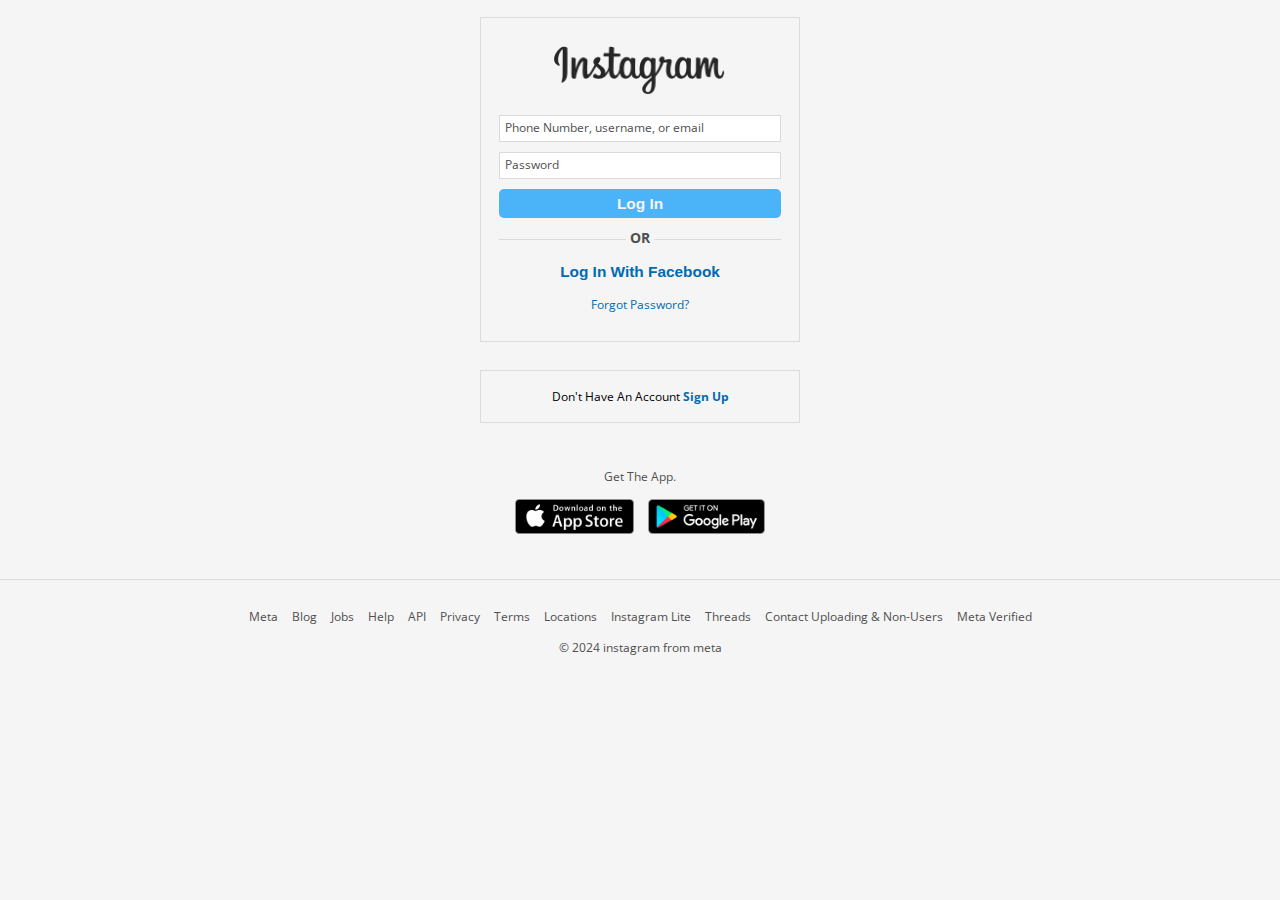
==== login.html @ 6b48c36b "login signup form page updated" ====
<!DOCTYPE html>
<html lang="en">
  <head>
    <meta charset="UTF-8" />
    <meta name="viewport" content="width=device-width, initial-scale=1.0" />
    <title>Login • Instagram</title>
    <!-- ====================== custom css ====================== -->
    <link rel="stylesheet" href="css/style.css" />
    <link rel="stylesheet" href="css/signup.css" />
    <!-- ====================== fontawesome icons ====================== -->
    <link
      rel="stylesheet"
      href="https://cdnjs.cloudflare.com/ajax/libs/font-awesome/6.4.0/css/all.min.css"
      integrity="sha512-iecdLmaskl7CVkqkXNQ/ZH/XLlvWZOJyj7Yy7tcenmpD1ypASozpmT/E0iPtmFIB46ZmdtAc9eNBvH0H/ZpiBw=="
      crossorigin="anonymous"
      referrerpolicy="no-referrer"
    />
    <!-- ====================== favicon ====================== -->
    <link rel="icon" href="images/favicon.png" type="image/x-icon" />
  </head>
  <body>
    <div class="signupmaincontainer">
      <div class="signupcontainer">
        <div class="signupinner">
          <div class="logodiv">
            <img
              src="images/instagram-text-logo.png"
              alt="instagram text logo"
              class="instagram-text-logo"
            />
          </div>
          <form action="#" method="post" class="signupform">
            <div class="floating-labels">
              <input
                type="text"
                name="emailorphoneorusername"
                class="inputfields"
              />
              <span class="input-labels">Phone Number, username, or email</span>
            </div>
            <div class="floating-labels">
              <input type="password" name="userpassword" class="inputfields" />
              <span class="input-labels">Password</span>
            </div>
            <button class="login-with-facebook-btn">log in</button>
          </form>
          <div class="or-div">
            <div class="rightline"></div>
            <div class="or-text">or</div>
            <div class="leftline"></div>
          </div>
          <div class="login-with-facebook-forgot-password-container">
            <button class="login-with-facebook-btn">
              <i class="fa-brands fa-facebook-square"></i> log in with facebook
            </button>
            <a href="#" class="forgot-password-link">forgot password?</a>
          </div>
        </div>
      </div>
      <div class="have-an-account-container">
        <p class="have-an-account-login-box">
          don't have an account <a href="signup.html" class="link">sign up</a>
        </p>
      </div>
      <div class="get-the-app-container">
        <div class="get-the-app-headline-box">
          <p class="get-the-app-headline">get the app.</p>
        </div>
        <div class="get-the-app-inner">
          <div class="appstore-box">
            <img
              src="images/appstore.png"
              alt="appstore link to download instagram app"
              class="get-the-app-pic"
            />
          </div>
          <div class="playstore-box">
            <img
              src="images/playstore.png"
              alt="google playstore link to download instagram app"
              class="get-the-app-pic"
            />
          </div>
        </div>
      </div>
      <footer class="footer-main-container">
        <nav class="footer-navigation">
          <ul class="nav-links">
            <li class="nav-item"><a href="#">Meta</a></li>
            <li class="nav-item"><a href="#">Blog</a></li>
            <li class="nav-item"><a href="#">Jobs</a></li>
            <li class="nav-item"><a href="#">Help</a></li>
            <li class="nav-item"><a href="#">API</a></li>
            <li class="nav-item"><a href="#">Privacy</a></li>
            <li class="nav-item"><a href="#">Terms</a></li>
            <li class="nav-item"><a href="#">Locations</a></li>
            <li class="nav-item"><a href="#">Instagram Lite</a></li>
            <li class="nav-item"><a href="#">Threads</a></li>
            <li class="nav-item">
              <a href="#">Contact Uploading & Non-Users</a>
            </li>
            <li class="nav-item"><a href="#">Meta Verified</a></li>
          </ul>
        </nav>
        <p class="copyright-text">© 2024 instagram from meta</p>
      </footer>
    </div>
    <!-- ====================== custom js ====================== -->
    <script src="js/main.js"></script>
  </body>
</html>
---- css/style.css ----
/* =============================== google fonts =============================== */
@import url("https://fonts.googleapis.com/css2?family=Open+Sans:wght@300;400;500;600;700;800&display=swap");

/* =============================== root variables =============================== */
:root {
  /* ====================== colors ====================== */
  --primary-black: #000000;
  --primary-white: #f5f5f5;
  --secondary-white: #e6e6e6;
  --lightgrey: rgba(255, 255, 255, 0.1);
  --darkgrey: #4f4f4f;
  --feedtext: #a8a8a8;
  --blue: #006bb0;
  --loginsignupline: #dbdbdb;
  --lightblue: #0095f6;
  --popup: #262626;
  --popuptext: #e7e7e7;
  --lineargradient: 120deg, #8a3af6, #ffc344, #ec7835, #fb367c;
  /* ====================== border radius ====================== */
  --card-border-radius: 2rem;
  --border-radius-1: 0.4rem;
  --border-radius-2: 0.8rem;
  --border-radius-3: 1.2rem;
  /* ====================== padding ====================== */
  --card-padding: 1.8rem;
  --padding-1: 1.2rem;
  /* ====================== box shadow ====================== */
  --box-shadow: 0 2rem 3rem var(--feedtext);
}

* {
  margin: 0;
  padding: 0;
  box-sizing: border-box;
  /* appearance: none; */
  text-decoration: none;
  list-style-type: none;
  outline: 0;
  border: 0;
}

html {
  font-size: 14px;
}

body {
  width: 100vw;
  height: 100vh;
  font-family: "Open Sans", sans-serif;
  font-size: 0.88rem;
  user-select: none;
  overflow-x: hidden;
  background: var(--primary-black);
  color: var(--primary-white);
}

a {
  color: var(--primary-white);
}

img {
  display: block;
  width: 100%;
}

h1 {
  font-weight: 800;
  font-size: 1.8rem;
}

h2 {
  font-size: 1.4rem;
}

h3 {
  font-size: 0.87rem;
}

h4 {
  font-size: 0.8rem;
}

h5 {
  font-size: 0.77rem;
}

p {
  color: var(--secondary-white);
}

.parentcontainer {
  display: grid;
  grid-template-columns: 1fr auto 1fr;
  gap: 1rem;
  width: 100%;
  margin: 0 auto;
  position: relative;
}

/* ====================== sidebar menu ====================== */

.sidebarmenu {
  min-width: 22vw;
}

.sidebarmenuinner {
  border-right: 1px solid var(--lightgrey);
  padding: var(--card-border-radius) var(--card-padding);
  min-width: 22vw;
  position: fixed;
}

.sidebarlinkscontainer {
  padding: var(--card-border-radius) 0 0;
  display: flex;
  flex-direction: column;
  gap: 0.4rem;
}

.sidebarlinks {
  display: flex;
  align-items: center;
  gap: 1rem;
  transition: all 0.3s ease;
  padding: var(--border-radius-2);
  border-radius: 10px;
}

.sidebarlinks:hover {
  background: var(--lightgrey);
}

.sidebarlinks .photobox .profilepic {
  height: 2rem;
  width: 2rem;
  border-radius: 50px;
  border: 2px solid var(--primary-black);
}

.loggedinuserprofilecontainer .photobox .profilepic {
  height: 3rem;
  width: 3rem;
  border-radius: 50px;
  border: 2px solid var(--primary-black);
}

.sidebarlinktext {
  font-size: 1.2rem;
  font-weight: normal;
  text-transform: capitalize;
}

.activetab {
  font-weight: 700;
}

.moreoptionspopupcontainer {
  display: none;
  background-color: var(--popup);
  color: var(--popuptext);
  padding: var(--border-radius-3);
  border-radius: 20px;
  position: fixed;
  bottom: 6rem;
  left: 2rem;
}

.moreoptionspopupcontainer.openclose {
  display: block;
}

.moreoptionspopupcontainer .sidebarlinktext {
  font-size: 0.9rem;
}

.popuptopbottombars {
  margin: 1rem auto;
}

.popuptopbottombars::before {
  content: "";
  background-color: var(--darkgrey);
  height: 3px;
  width: 100%;
  display: block;
  position: absolute;
  bottom: 7rem;
  left: 0;
}

.popuptopbottombars::after {
  content: "";
  background-color: var(--darkgrey);
  height: 3px;
  width: 100%;
  display: block;
  position: absolute;
  bottom: 11rem;
  left: 0;
}

/* ====================== sidebar menu ====================== */
.feedsidebarsection {
  border-left: 1px solid var(--lightgrey);
  padding: var(--card-border-radius) var(--card-padding);
  position: relative;
  min-width: 26vw;
}

.loggedinuserprofilecontainer,
.usersuggestion-profilecard {
  display: flex;
  align-items: center;
  justify-content: space-between;
}

.loggedin-userdetails-container {
  display: flex;
  align-items: center;
  gap: 10px;
}

.logoutswitchprofile {
  color: var(--blue);
  font-weight: bold;
  text-transform: capitalize;
  transition: all 0.3s ease;
}

.logoutswitchprofile:hover {
  color: var(--primary-white);
}

.loggedinusernametitle {
  color: var(--feedtext);
  text-transform: capitalize;
  font-size: 0.9rem;
  font-weight: 600;
  cursor: text;
}

.loggedinusername {
  font-size: 1rem;
  cursor: pointer;
}

.usersuggestionprofilescontainer {
  margin: var(--card-border-radius) 0;
}

.usersuggestionprofileheadline {
  display: flex;
  align-items: center;
  justify-content: space-between;
}

.usersuggestionheadline {
  color: var(--feedtext);
  text-transform: capitalize;
  font-weight: bold;
  font-size: 0.9rem;
}

.seeallbtn {
  font-weight: bold;
  text-transform: capitalize;
  transition: all 0.3s ease;
}

.seeallbtn:hover {
  color: var(--feedtext);
}

.users-suggestion-profile-container {
  display: flex;
  flex-direction: column;
  gap: 2rem;
}

.users-suggestion-profile-container .loggedinusernametitle {
  font-size: 0.8rem;
}

.navigationlinkscontainer {
  padding: var(--card-border-radius) 0;
  /* position: absolute;
  bottom: 0; */
  display: flex;
  flex-direction: column;
  gap: 2rem;
}

.navlinksul {
  display: flex;
  white-space: nowrap;
  gap: 0 18px;
  flex-wrap: wrap;
  align-items: center;
}

.navlinkli:hover {
  text-decoration: underline;
}

.navlinkli {
  color: var(--feedtext);
  list-style-type: circle;
}

.navlinktext {
  color: var(--feedtext);
  text-transform: capitalize;
  font-size: 0.8rem;
}

.copyrightheadline {
  text-transform: uppercase;
  color: var(--feedtext);
}

.usersuggestion-profiledetails-cards {
  padding: var(--border-radius-3);
  border: 2px solid var(--lightgrey);
  border-radius: 10px;
  display: flex;
  flex-direction: column;
  gap: 2rem;
  width: 100%;
  position: relative;
  /* right: 1.3rem; */
  display: none;
  z-index: 1;
  background: var(--primary-black);
  margin: 0 auto;
}

.suggested-user-activity {
  display: flex;
  gap: 1rem;
  flex-direction: column;
}

.usersuggestion-profiledetails-container {
  display: flex;
  align-items: center;
  gap: 1rem;
}

.followers-activity-details-container {
  display: grid;
  grid-template-columns: repeat(3, 1fr);
  place-items: center;
}

.followers-activity-details-container::before {
  content: "";
  display: block;
  width: 100%;
  height: 1px;
  background-color: var(--darkgrey);
  /* border: 1px solid var(--darkgrey); */
  position: absolute;
  top: 5rem;
}

.followers-activity-details-container::after {
  content: "";
  display: block;
  width: 100%;
  height: 1px;
  background-color: var(--darkgrey);
  /* border: 1px solid var(--darkgrey); */
  position: absolute;
  top: 9rem;
}

.suggested-users-posts,
.suggested-users-following,
.suggested-users-followers {
  text-align: center;
  text-transform: capitalize;
}

.userpicscontainer {
  display: grid;
  grid-template-columns: repeat(3, 1fr);
  place-content: center;
  gap: 5px;
}

.userprofilepic {
  height: 100%;
  width: 100%;
}

.followbtn {
  background: var(--blue);
  padding: var(--border-radius-2);
  border-radius: 5px;
  text-transform: capitalize;
  color: var(--primary-white);
  font-weight: bold;
  cursor: pointer;
  display: flex;
  align-items: center;
  justify-content: center;
  gap: 5px;
  margin: 1rem 0;
  width: 100%;
}

#firstprofileusernamedetails.showhide,
#secondprofileusernamedetails.showhide,
#thirdprofileusernamedetails.showhide,
#fourthprofileusernamedetails.showhide {
  display: flex;
  transition: all 0.3s ease;
}

.usersuggestion-profilecard .photobox {
  border-radius: 50%;
  /* background: linear-gradient(var(--lineargradient)); */
  padding: 1px;
  display: flex;
  align-items: center;
  justify-content: center;
  height: 3.3rem;
  width: 3.3rem;
}

.usersuggestion-profilecard .photobox .profilepic {
  height: 3rem;
  width: 3rem;
  border: 1px solid var(--primary-black);
  border-radius: 50px;
}

/* ====================== feed content main section ====================== */
.feedcontentmaincontainer {
  padding: var(--card-border-radius) var(--card-padding);
}

.story-scroll-container {
  /* border: 1px solid white; */
  display: flex;
  align-items: center;
  justify-content: space-between;
  position: relative;
  overflow: hidden;
  padding: 2rem 0;
  margin: 0 0 2rem;
}

.stories-container {
  display: flex;
  align-items: center;
  justify-content: flex-start;
  gap: 10px;
  position: absolute;
  left: 0;
  transition: all 0.3s ease;
}

.story .photobox {
  height: 4rem;
  width: 4rem;
  border-radius: 50%;
  background: linear-gradient(var(--lineargradient));
  padding: 1px;
  display: flex;
  align-items: center;
  justify-content: center;
}

.suggested-user-activity .photobox .profilepic,
.story .photobox .profilepic {
  height: 3.7rem;
  width: 3.7rem;
  border-radius: 50px;
  border: 2px solid var(--primary-black);
}

.storyscrollbtns {
  background: #fff;
  color: #999;
  border-radius: 50%;
  padding: 3px 7px;
  cursor: pointer;
  z-index: 1;
  box-shadow: 0 0 10px #999;
  position: relative;
  bottom: 0.5rem;
  border: none;
  margin: 0 1rem;
}

.story .storyusername {
  white-space: nowrap;
  width: 4rem;
  overflow: hidden;
  text-overflow: ellipsis;
  font-weight: normal;
}

.posts-container {
  /* min-height: 100vh; */
  width: 80%;
  display: flex;
  flex-direction: column;
  align-items: center;
  justify-content: center;
  margin: 0 auto;
  gap: 2rem;
}

.posts {
  border-bottom: 1px solid var(--feedtext);
}

.posts-maincontent-container {
  display: flex;
  flex-direction: column;
  gap: 1rem;
}

.posted-userdetails-container {
  display: flex;
  align-items: center;
  justify-content: space-between;
}

.posted-userdetails-box {
  display: flex;
  align-items: center;
  justify-content: center;
  gap: 10px;
}

.posted-userdetails-box .photobox .profilepic {
  height: 3rem;
  width: 3rem;
  border-radius: 50px;
}

.userdetails-inner-box .location {
  text-transform: capitalize;
}

.timestamp {
  color: var(--feedtext);
  font-weight: bold;
}

.timestamp::before {
  content: ".";
  position: relative;
  bottom: 0.1rem;
}

.posted-userdetails-box .photobox {
  height: 3.2rem;
  width: 3.2rem;
  border-radius: 50%;
  background: linear-gradient(var(--lineargradient));
  padding: 1px;
  display: flex;
  align-items: center;
  justify-content: center;
  cursor: pointer;
}

.post-activity-container {
  display: flex;
  align-items: center;
  justify-content: space-between;
}

.post-activity-inner-container {
  display: flex;
  align-items: center;
  justify-content: center;
  gap: 10px;
}

.posts-otheroptions-container svg,
.likeicon,
.commenticon,
.shareicon,
.saveicon {
  cursor: pointer;
}

.relateduser-likedby-activity,
.user-post-caption-container {
  display: flex;
  align-items: center;
}

.usercaptiontext {
  text-transform: capitalize;
  font-size: 0.9rem;
  font-weight: 600;
  cursor: text;
}

.captions-otherdetails-container {
  display: flex;
  flex-direction: column;
  gap: 5px;
}

.post-comment-input-container {
  position: relative;
}

.post-comment-inputfield {
  width: 100%;
  background: var(--primary-black);
  color: var(--primary-white);
  /* border-bottom: 1px solid var(--feedtext); */
  padding: 0 0 15px;
}

.postcommentsbtn {
  background: transparent;
  color: var(--blue);
  font-weight: bold;
  text-transform: capitalize;
  position: absolute;
  right: 0;
  bottom: 15px;
  display: none;
  cursor: pointer;
  transition: all 0.3s ease;
}

.postcommentsbtn:hover {
  color: var(--primary-white);
}

.commentsheadline {
  text-transform: capitalize;
  color: var(--feedtext);
  font-weight: 500;
  cursor: pointer;
}
---- css/signup.css ----
body {
  background: var(--primary-white);
  color: var(--primary-black);
}

.signupmaincontainer {
  /* position: absolute;
  top: 50%;
  left: 50%;
  transform: translate(-50%, -50%); */
  display: flex;
  flex-direction: column;
  align-items: center;
  justify-content: center;
  gap: 2rem;
  padding: var(--border-radius-3) 0;
}

.signupcontainer {
  display: flex;
  align-items: center;
  justify-content: center;
  flex-direction: column;
  /* position: absolute;
  top: 50%;
  left: 50%;
  transform: translate(-50%, -50%); */
  border: 1px solid var(--loginsignupline);
  padding: var(--card-border-radius);
  max-width: 25vw;
}

.signupinner {
  display: flex;
  flex-direction: column;
  align-items: center;
  justify-content: center;
  gap: 10px;
}

.instagram-text-logo {
  height: 4em;
  width: 14em;
}

.signupheadline {
  color: var(--darkgrey);
  font-weight: 700;
  text-transform: capitalize;
  line-height: 1;
  text-align: center;
  font-size: 1.2rem;
}

.login-with-facebook-btn {
  background: var(--lightblue);
  color: var(--primary-white);
  padding: var(--border-radius-1) var(--border-radius-3);
  border-radius: 5px;
  text-transform: capitalize;
  font-weight: bold;
  cursor: pointer;
  /* display: block;
  margin: 0 auto; */
  width: 100%;
  font-size: 1.1rem;
}

.signupcontentbox {
  display: flex;
  flex-direction: column;
  gap: 1rem;
}

.or-div {
  position: relative;
  width: 100%;
  text-align: center;
}

.or-div .or-text {
  color: var(--darkgrey);
  font-weight: bold;
  font-size: 1rem;
  cursor: text;
  text-transform: uppercase;
}

.or-div .rightline {
  background: var(--loginsignupline);
  height: 1px;
  width: 45%;
  position: absolute;
  bottom: 0.5rem;
  right: 0;
}

.or-div .leftline {
  background: var(--loginsignupline);
  height: 1px;
  width: 45%;
  position: absolute;
  bottom: 0.5rem;
  left: 0;
}

.floating-labels {
  position: relative;
  margin: 10px 0;
}

.inputfields {
  width: 22vw;
  border: 1px solid var(--loginsignupline);
  padding: 5px;
}

.inputfields:focus {
  border: 1px solid var(--feedtext);
}

.input-labels {
  position: absolute;
  left: 0.5em;
  font-size: 1em;
  color: var(--darkgrey);
  bottom: 0.5em;
}

.privacy-policy-terms-conditions-container {
  display: flex;
  flex-direction: column;
  gap: 1rem;
  align-items: center;
  justify-content: center;
  margin: 1rem 0;
}

.footer-main-container .nav-links .nav-item a,
.signupmaincontainer p {
  color: var(--darkgrey);
}

.link {
  color: var(--blue);
}

.floating-labels + .login-with-facebook-btn,
.privacy-policy-terms-conditions-container + .login-with-facebook-btn {
  background-color: #4bb4f8;
}

.have-an-account-container {
  border: 1px solid var(--loginsignupline);
  padding: var(--border-radius-3);
  min-width: 25vw;
  text-align: center;
}

.have-an-account-container p {
  color: var(--primary-black);
  text-transform: capitalize;
}

.have-an-account-container a {
  font-weight: bold;
}

.get-the-app-container {
  display: flex;
  flex-direction: column;
  align-items: center;
  justify-content: center;
  gap: 1rem;
  /* border: 1px solid var(--loginsignupline); */
  padding: var(--border-radius-3);
  min-width: 25vw;
}

.get-the-app-inner {
  display: flex;
  align-items: center;
  justify-content: center;
  gap: 1rem;
}

.get-the-app-pic {
  height: 2.5rem;
  width: auto;
  cursor: pointer;
}

.get-the-app-headline {
  color: var(--primary-black);
  text-transform: capitalize;
}

.footer-main-container {
  border-top: 1px solid var(--loginsignupline);
  width: 100%;
  padding: var(--card-border-radius);
  display: flex;
  flex-direction: column;
  align-items: center;
  justify-content: center;
  gap: 1rem;
}

.footer-main-container .nav-links {
  display: flex;
  align-items: center;
  justify-content: center;
  gap: 1rem;
}

.footer-main-container .nav-links .nav-item {
  color: var(--darkgrey);
  list-style-type: none;
}

.login-with-facebook-forgot-password-container {
  display: flex;
  align-items: center;
  justify-content: center;
  flex-direction: column;
  gap: 10px;
}

.login-with-facebook-forgot-password-container .login-with-facebook-btn {
  background: transparent;
  color: var(--blue);
}

.forgot-password-link {
  color: var(--blue);
  text-transform: capitalize;
}
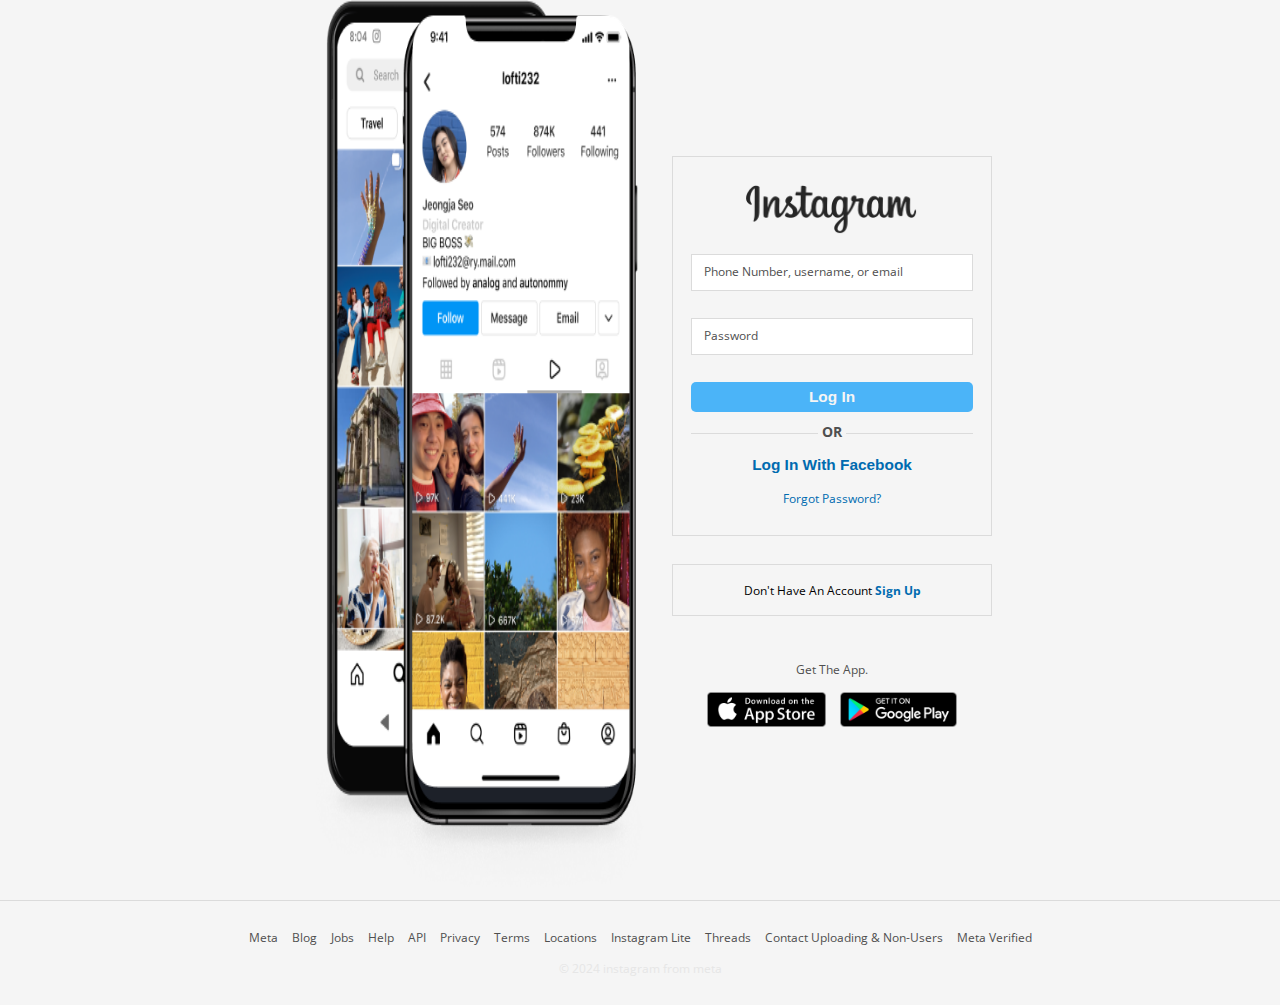
==== commit 99253ece: "phone photo set to side signup login page & input fields animated" ====
--- a/login.html
+++ b/login.html
@@ -6,7 +6,7 @@
     <title>Login • Instagram</title>
     <!-- ====================== custom css ====================== -->
     <link rel="stylesheet" href="css/style.css" />
-    <link rel="stylesheet" href="css/signup.css" />
+    <link rel="stylesheet" href="css/loginsignup.css" />
     <!-- ====================== fontawesome icons ====================== -->
     <link
       rel="stylesheet"
@@ -19,93 +19,114 @@
     <link rel="icon" href="images/favicon.png" type="image/x-icon" />
   </head>
   <body>
-    <div class="signupmaincontainer">
-      <div class="signupcontainer">
-        <div class="signupinner">
-          <div class="logodiv">
-            <img
-              src="images/instagram-text-logo.png"
-              alt="instagram text logo"
-              class="instagram-text-logo"
-            />
+    <div class="signup-login-main-pic-container">
+      <div class="side-photo-container">
+        <img
+          src="images/loginpagepic1.png"
+          alt="phone pic"
+          class="first-signup-login-pagepic"
+        />
+        <img
+          src="images/loginpagepic2.png"
+          alt="phone pic"
+          class="second-signup-login-pagepic"
+        />
+      </div>
+      <div class="signupmaincontainer">
+        <div class="signup-login-detailsbox-container">
+          <div class="signupinner">
+            <div class="logodiv">
+              <img
+                src="images/instagram-text-logo.png"
+                alt="instagram text logo"
+                class="instagram-text-logo"
+              />
+            </div>
+            <form action="#" method="post" class="login-form">
+              <div class="floating-labels">
+                <input
+                  type="text"
+                  name="emailorphoneorusername"
+                  class="inputfields"
+                />
+                <span class="input-labels"
+                  >Phone Number, username, or email</span
+                >
+              </div>
+              <div class="floating-labels">
+                <input
+                  type="password"
+                  name="userpassword"
+                  class="inputfields"
+                />
+                <span class="input-labels">Password</span>
+              </div>
+              <button class="login-with-facebook-btn">log in</button>
+            </form>
+            <div class="or-div">
+              <div class="rightline"></div>
+              <div class="or-text">or</div>
+              <div class="leftline"></div>
+            </div>
+            <div class="login-with-facebook-forgot-password-container">
+              <button class="login-with-facebook-btn">
+                <i class="fa-brands fa-facebook-square"></i> log in with
+                facebook
+              </button>
+              <a href="#" class="forgot-password-link">forgot password?</a>
+            </div>
           </div>
-          <form action="#" method="post" class="signupform">
-            <div class="floating-labels">
-              <input
-                type="text"
-                name="emailorphoneorusername"
-                class="inputfields"
+        </div>
+        <div class="have-an-account-container">
+          <p class="have-an-account-login-box">
+            don't have an account <a href="signup.html" class="link">sign up</a>
+          </p>
+        </div>
+        <div class="get-the-app-container">
+          <div class="get-the-app-headline-box">
+            <p class="get-the-app-headline">get the app.</p>
+          </div>
+          <div class="get-the-app-inner">
+            <div class="appstore-box">
+              <img
+                src="images/appstore.png"
+                alt="appstore link to download instagram app"
+                class="get-the-app-pic"
               />
-              <span class="input-labels">Phone Number, username, or email</span>
             </div>
-            <div class="floating-labels">
-              <input type="password" name="userpassword" class="inputfields" />
-              <span class="input-labels">Password</span>
+            <div class="playstore-box">
+              <img
+                src="images/playstore.png"
+                alt="google playstore link to download instagram app"
+                class="get-the-app-pic"
+              />
             </div>
-            <button class="login-with-facebook-btn">log in</button>
-          </form>
-          <div class="or-div">
-            <div class="rightline"></div>
-            <div class="or-text">or</div>
-            <div class="leftline"></div>
-          </div>
-          <div class="login-with-facebook-forgot-password-container">
-            <button class="login-with-facebook-btn">
-              <i class="fa-brands fa-facebook-square"></i> log in with facebook
-            </button>
-            <a href="#" class="forgot-password-link">forgot password?</a>
           </div>
         </div>
       </div>
-      <div class="have-an-account-container">
-        <p class="have-an-account-login-box">
-          don't have an account <a href="signup.html" class="link">sign up</a>
-        </p>
-      </div>
-      <div class="get-the-app-container">
-        <div class="get-the-app-headline-box">
-          <p class="get-the-app-headline">get the app.</p>
-        </div>
-        <div class="get-the-app-inner">
-          <div class="appstore-box">
-            <img
-              src="images/appstore.png"
-              alt="appstore link to download instagram app"
-              class="get-the-app-pic"
-            />
-          </div>
-          <div class="playstore-box">
-            <img
-              src="images/playstore.png"
-              alt="google playstore link to download instagram app"
-              class="get-the-app-pic"
-            />
-          </div>
-        </div>
-      </div>
-      <footer class="footer-main-container">
-        <nav class="footer-navigation">
-          <ul class="nav-links">
-            <li class="nav-item"><a href="#">Meta</a></li>
-            <li class="nav-item"><a href="#">Blog</a></li>
-            <li class="nav-item"><a href="#">Jobs</a></li>
-            <li class="nav-item"><a href="#">Help</a></li>
-            <li class="nav-item"><a href="#">API</a></li>
-            <li class="nav-item"><a href="#">Privacy</a></li>
-            <li class="nav-item"><a href="#">Terms</a></li>
-            <li class="nav-item"><a href="#">Locations</a></li>
-            <li class="nav-item"><a href="#">Instagram Lite</a></li>
-            <li class="nav-item"><a href="#">Threads</a></li>
-            <li class="nav-item">
-              <a href="#">Contact Uploading & Non-Users</a>
-            </li>
-            <li class="nav-item"><a href="#">Meta Verified</a></li>
-          </ul>
-        </nav>
-        <p class="copyright-text">© 2024 instagram from meta</p>
-      </footer>
     </div>
+    <footer class="footer-main-container">
+      <nav class="footer-navigation">
+        <ul class="nav-links">
+          <li class="nav-item"><a href="#">Meta</a></li>
+          <li class="nav-item"><a href="#">Blog</a></li>
+          <li class="nav-item"><a href="#">Jobs</a></li>
+          <li class="nav-item"><a href="#">Help</a></li>
+          <li class="nav-item"><a href="#">API</a></li>
+          <li class="nav-item"><a href="#">Privacy</a></li>
+          <li class="nav-item"><a href="#">Terms</a></li>
+          <li class="nav-item"><a href="#">Locations</a></li>
+          <li class="nav-item"><a href="#">Instagram Lite</a></li>
+          <li class="nav-item"><a href="#">Threads</a></li>
+          <li class="nav-item">
+            <a href="#">Contact Uploading & Non-Users</a>
+          </li>
+          <li class="nav-item"><a href="#">Meta Verified</a></li>
+        </ul>
+      </nav>
+      <p class="copyright-text">© 2024 instagram from meta</p>
+    </footer>
     <!-- ====================== custom js ====================== -->
-    <script src="js/main.js"></script>
+    <script src="js/inputfields.js"></script>
   </body>
 </html>
--- a/css/loginsignup.css
+++ b/css/loginsignup.css
@@ -0,0 +1,269 @@
+body {
+  background: var(--primary-white);
+  color: var(--primary-black);
+}
+
+.signup-login-main-pic-container {
+  display: flex;
+  align-items: center;
+  justify-content: center;
+}
+
+.side-photo-container {
+  display: flex;
+  align-items: center;
+  justify-content: center;
+  position: relative;
+}
+
+.first-signup-login-pagepic {
+  height: 100vh;
+  width: 30vw;
+}
+
+.second-signup-login-pagepic {
+  height: 86vh;
+  width: 17vw;
+  position: absolute;
+  right: 3rem;
+  top: 1rem;
+}
+
+.signupmaincontainer {
+  /* position: absolute;
+  top: 50%;
+  left: 50%;
+  transform: translate(-50%, -50%); */
+  display: flex;
+  flex-direction: column;
+  align-items: center;
+  justify-content: center;
+  gap: 2rem;
+  padding: var(--border-radius-3) 0;
+}
+
+.signup-login-detailsbox-container {
+  display: flex;
+  align-items: center;
+  justify-content: center;
+  flex-direction: column;
+  /* position: absolute;
+  top: 50%;
+  left: 50%;
+  transform: translate(-50%, -50%); */
+  border: 1px solid var(--loginsignupline);
+  padding: var(--card-border-radius);
+  max-width: 25vw;
+}
+
+.signupinner {
+  display: flex;
+  flex-direction: column;
+  align-items: center;
+  justify-content: center;
+  gap: 10px;
+}
+
+.instagram-text-logo {
+  height: 4em;
+  width: 14em;
+}
+
+.signupheadline {
+  color: var(--darkgrey);
+  font-weight: 700;
+  text-transform: capitalize;
+  line-height: 1;
+  text-align: center;
+  font-size: 1.2rem;
+}
+
+.login-with-facebook-btn {
+  background: var(--lightblue);
+  color: var(--primary-white);
+  padding: var(--border-radius-1) var(--border-radius-3);
+  border-radius: 5px;
+  text-transform: capitalize;
+  font-weight: bold;
+  cursor: pointer;
+  /* display: block;
+  margin: 0 auto; */
+  width: 100%;
+  font-size: 1.1rem;
+}
+
+.signupcontentbox {
+  display: flex;
+  flex-direction: column;
+  gap: 1rem;
+}
+
+.or-div {
+  position: relative;
+  width: 100%;
+  text-align: center;
+}
+
+.or-div .or-text {
+  color: var(--darkgrey);
+  font-weight: bold;
+  font-size: 1rem;
+  cursor: text;
+  text-transform: uppercase;
+}
+
+.or-div .rightline {
+  background: var(--loginsignupline);
+  height: 1px;
+  width: 45%;
+  position: absolute;
+  bottom: 0.5rem;
+  right: 0;
+}
+
+.or-div .leftline {
+  background: var(--loginsignupline);
+  height: 1px;
+  width: 45%;
+  position: absolute;
+  bottom: 0.5rem;
+  left: 0;
+}
+
+.floating-labels {
+  /* position: relative; */
+  margin: 10px 0;
+}
+
+.inputfields {
+  width: 22vw;
+  border: 1px solid var(--loginsignupline);
+  padding: 10px;
+}
+
+.inputfields:focus {
+  border: 1px solid var(--feedtext);
+}
+
+.input-labels {
+  position: relative;
+  left: 1em;
+  font-size: 1em;
+  color: var(--darkgrey);
+  bottom: 2.3em;
+}
+
+.input-labels.focused {
+  position: relative;
+  font-size: 0.9em;
+  bottom: 3.5em;
+}
+
+.privacy-policy-terms-conditions-container {
+  display: flex;
+  flex-direction: column;
+  gap: 1rem;
+  align-items: center;
+  justify-content: center;
+  margin: 1rem 0;
+}
+
+.footer-main-container .nav-links .nav-item a,
+.signupmaincontainer p {
+  color: var(--darkgrey);
+}
+
+.link {
+  color: var(--blue);
+}
+
+.floating-labels + .login-with-facebook-btn,
+.privacy-policy-terms-conditions-container + .login-with-facebook-btn {
+  background-color: #4bb4f8;
+}
+
+.have-an-account-container {
+  border: 1px solid var(--loginsignupline);
+  padding: var(--border-radius-3);
+  min-width: 25vw;
+  text-align: center;
+}
+
+.have-an-account-container p {
+  color: var(--primary-black);
+  text-transform: capitalize;
+}
+
+.have-an-account-container a {
+  font-weight: bold;
+}
+
+.get-the-app-container {
+  display: flex;
+  flex-direction: column;
+  align-items: center;
+  justify-content: center;
+  gap: 1rem;
+  /* border: 1px solid var(--loginsignupline); */
+  padding: var(--border-radius-3);
+  min-width: 25vw;
+}
+
+.get-the-app-inner {
+  display: flex;
+  align-items: center;
+  justify-content: center;
+  gap: 1rem;
+}
+
+.get-the-app-pic {
+  height: 2.5rem;
+  width: auto;
+  cursor: pointer;
+}
+
+.get-the-app-headline {
+  color: var(--primary-black);
+  text-transform: capitalize;
+}
+
+.footer-main-container {
+  border-top: 1px solid var(--loginsignupline);
+  width: 100%;
+  padding: var(--card-border-radius);
+  display: flex;
+  flex-direction: column;
+  align-items: center;
+  justify-content: center;
+  gap: 1rem;
+}
+
+.footer-main-container .nav-links {
+  display: flex;
+  align-items: center;
+  justify-content: center;
+  gap: 1rem;
+}
+
+.footer-main-container .nav-links .nav-item {
+  color: var(--darkgrey);
+  list-style-type: none;
+}
+
+.login-with-facebook-forgot-password-container {
+  display: flex;
+  align-items: center;
+  justify-content: center;
+  flex-direction: column;
+  gap: 10px;
+}
+
+.login-with-facebook-forgot-password-container .login-with-facebook-btn {
+  background: transparent;
+  color: var(--blue);
+}
+
+.forgot-password-link {
+  color: var(--blue);
+  text-transform: capitalize;
+}
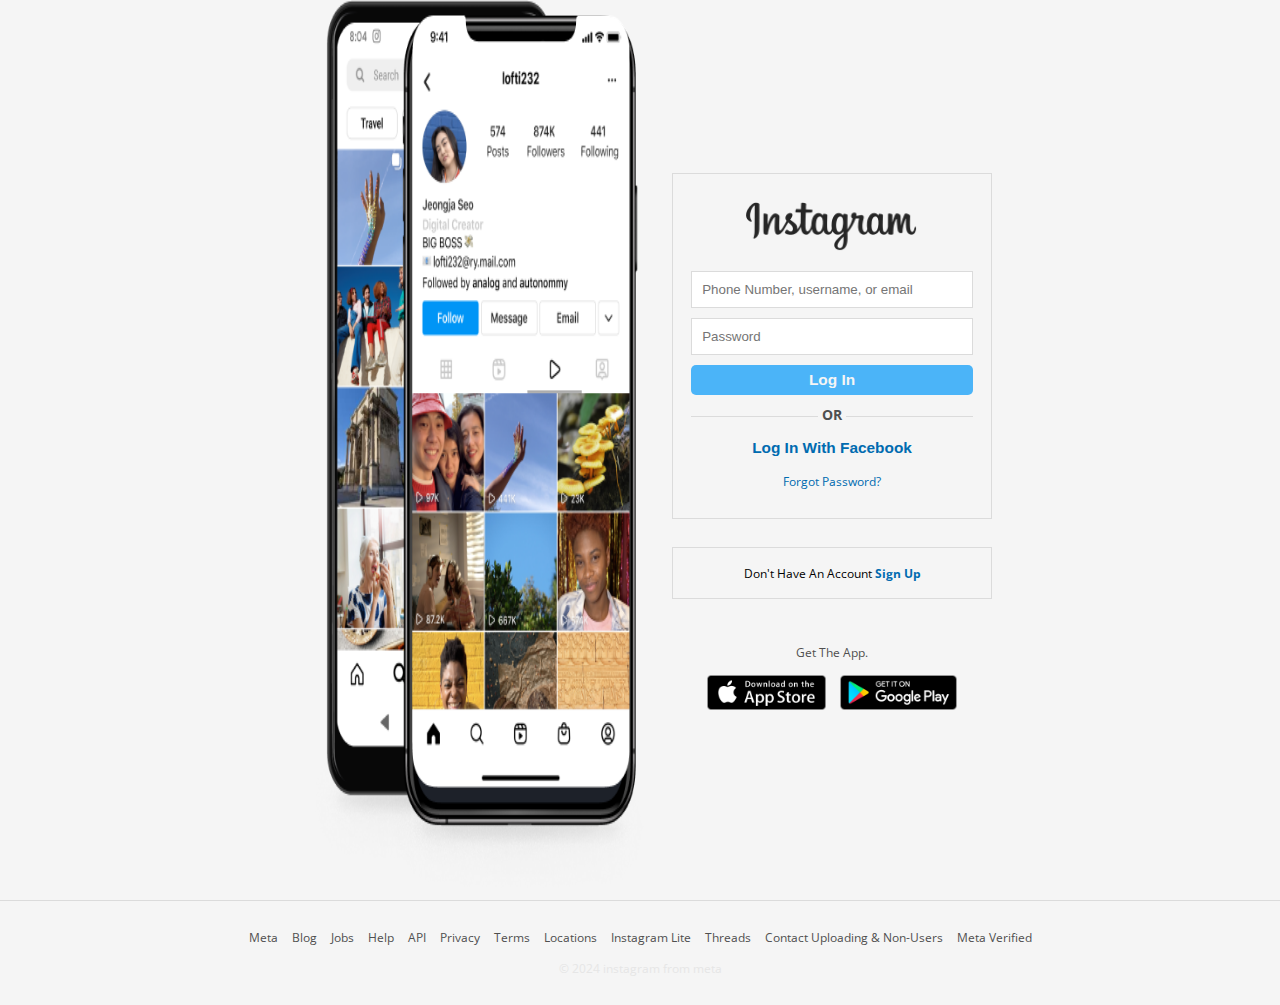
==== commit 62cff7fa: "signup login form page validation" ====
--- a/login.html
+++ b/login.html
@@ -42,11 +42,13 @@
                 class="instagram-text-logo"
               />
             </div>
-            <form action="#" method="post" class="login-form">
+            <form action="#" method="post" class="loginform">
               <div class="floating-labels">
                 <input
                   type="text"
                   name="emailorphoneorusername"
+                  placeholder="Phone Number, username, or email"
+                  id="inputemailorphoneorusername"
                   class="inputfields"
                 />
                 <span class="input-labels"
@@ -57,6 +59,8 @@
                 <input
                   type="password"
                   name="userpassword"
+                  placeholder="Password"
+                  id="inputpassword"
                   class="inputfields"
                 />
                 <span class="input-labels">Password</span>
@@ -128,5 +132,6 @@
     </footer>
     <!-- ====================== custom js ====================== -->
     <script src="js/inputfields.js"></script>
+    <script src="js/login.js"></script>
   </body>
 </html>
--- a/css/loginsignup.css
+++ b/css/loginsignup.css
@@ -145,18 +145,28 @@
   border: 1px solid var(--feedtext);
 }
 
+#inputemailorphoneorusername.errorinputemailorphoneorusername,
+#inputemailorphone.errorinputemailorphone,
+#inputname.errorinputname,
+#inputusername.errorinputusername,
+#inputpassword.errorinputpassword {
+  border: 1px solid crimson;
+}
+
 .input-labels {
   position: relative;
   left: 1em;
   font-size: 1em;
   color: var(--darkgrey);
   bottom: 2.3em;
+  display: none;
 }
 
 .input-labels.focused {
   position: relative;
   font-size: 0.9em;
   bottom: 3.5em;
+  display: inline-block;
 }
 
 .privacy-policy-terms-conditions-container {
